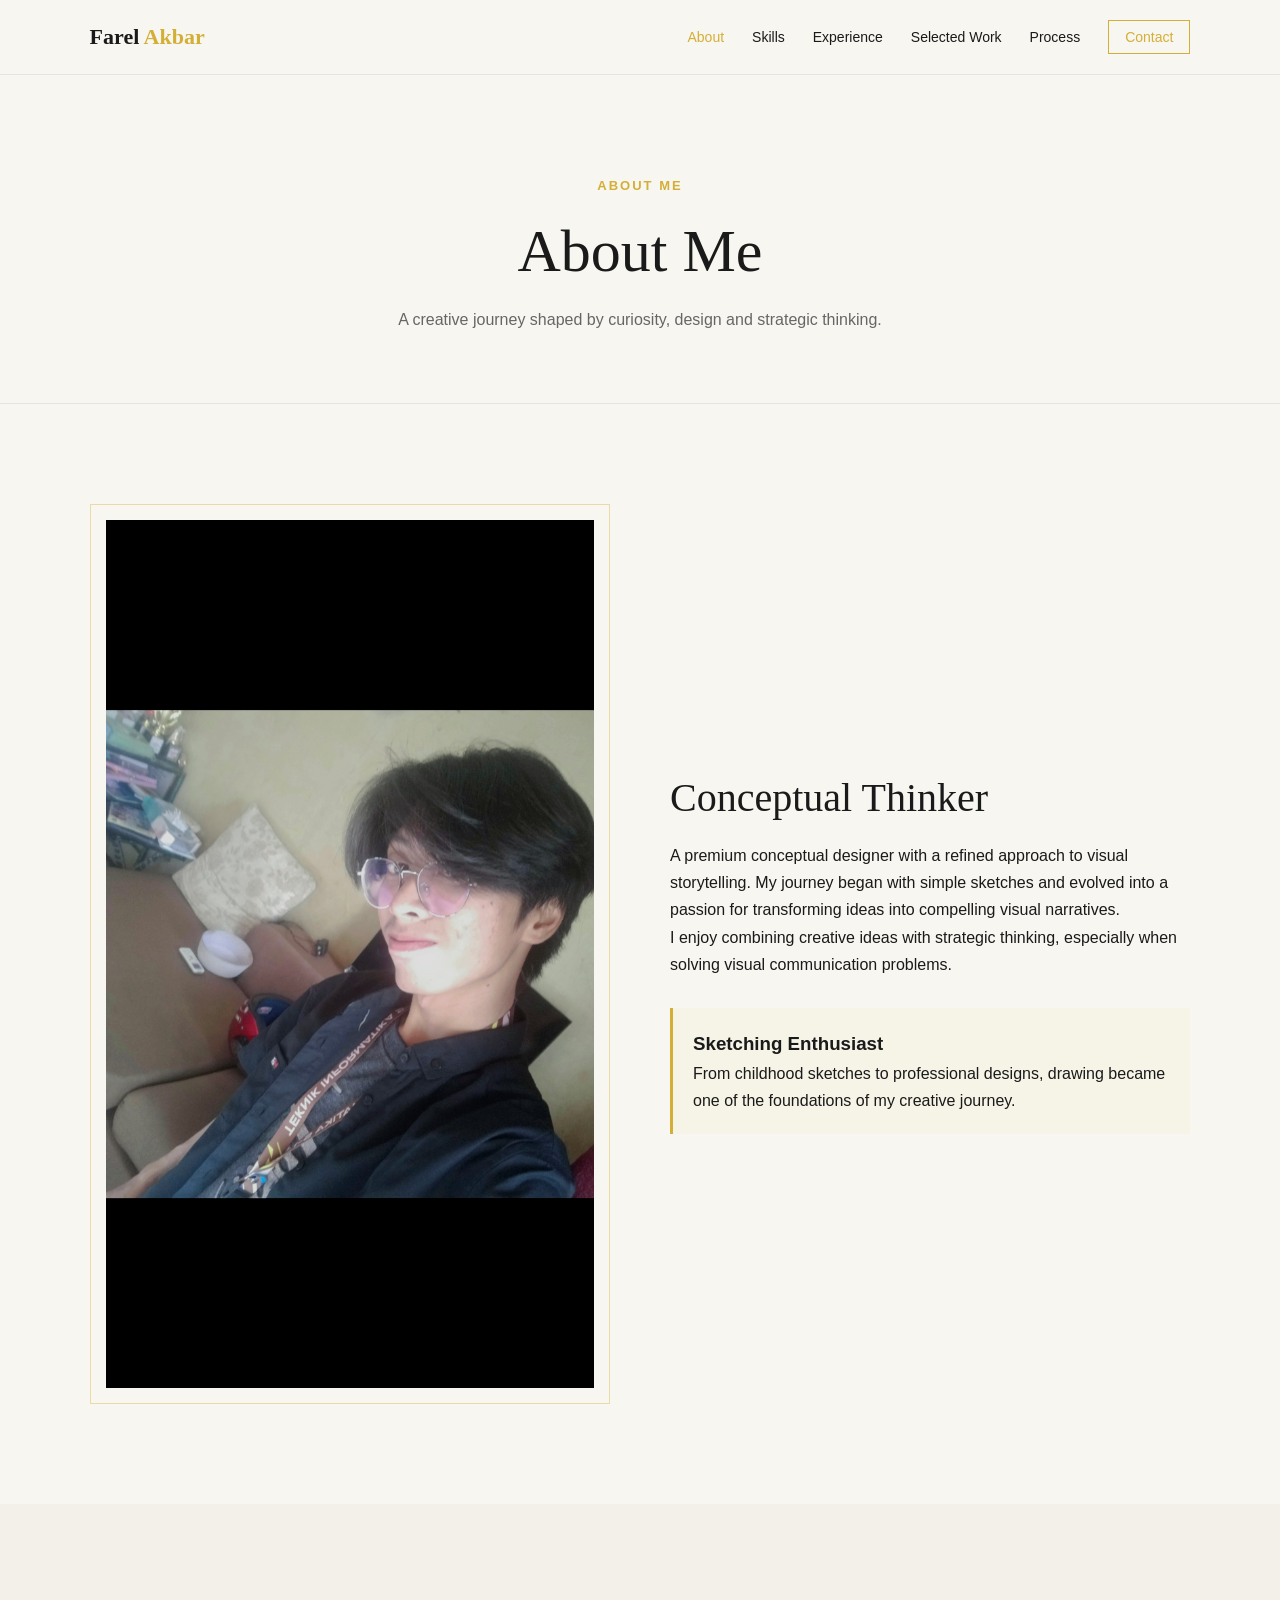
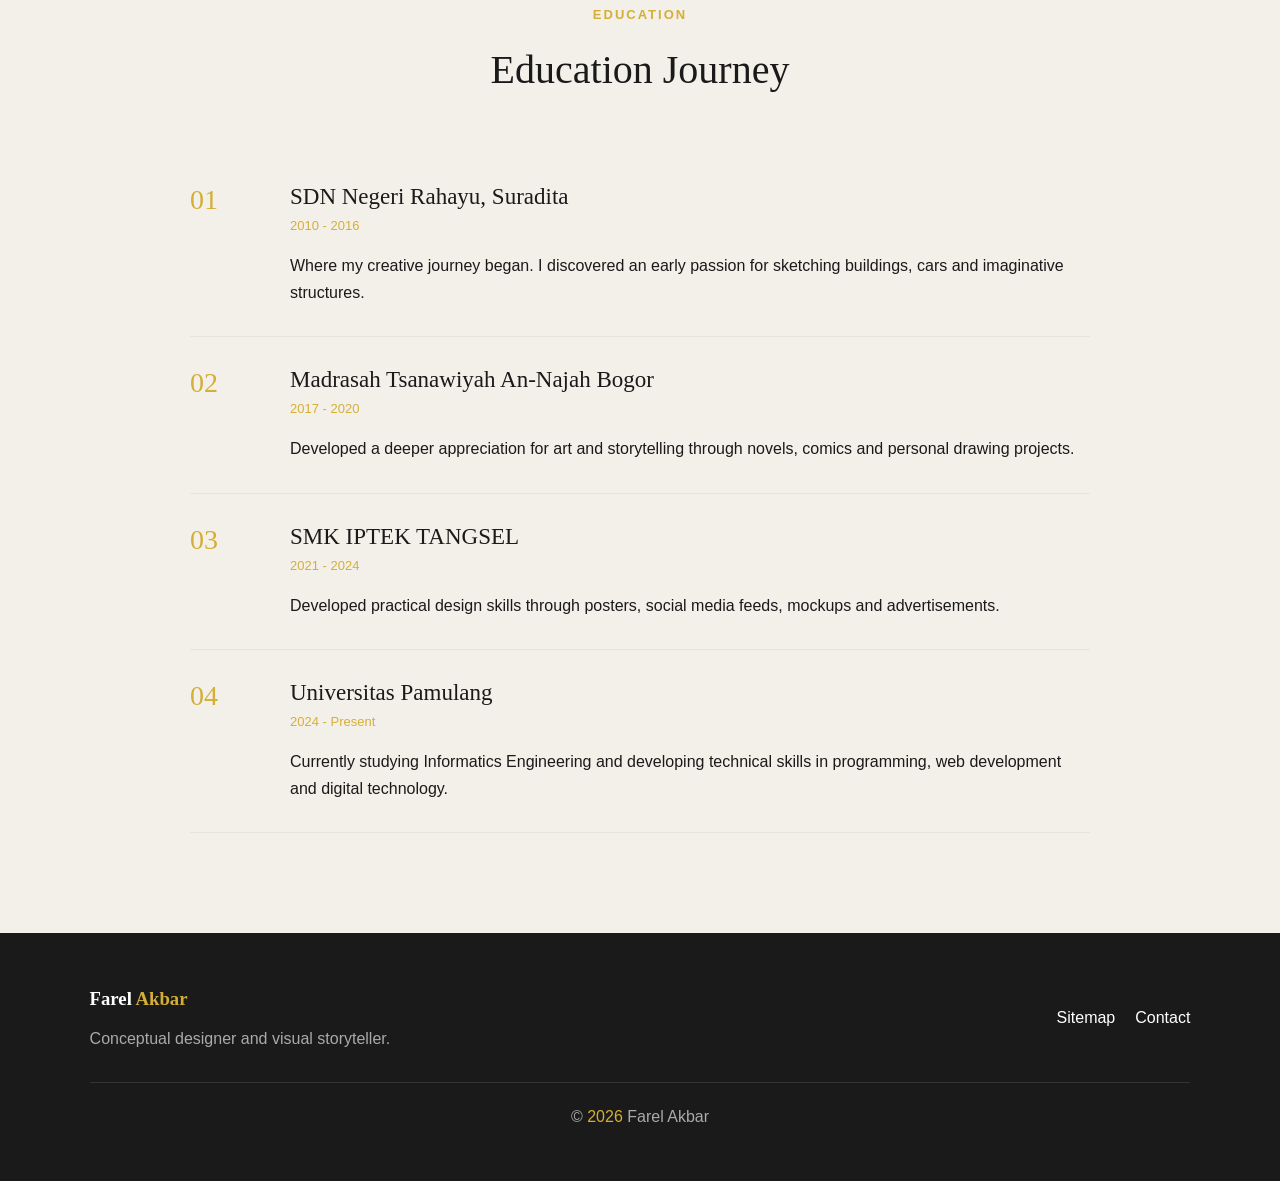
==== pages/about.html @ 05f34e48 "Add files via Upload 9/4/2026  7:55 PM Upload Project Mata Kuliah Pemrograman Website I" ====
<!DOCTYPE html>
<html lang="en">

<head>
    <meta charset="UTF-8">
    <meta name="viewport" content="width=device-width, initial-scale=1.0">

    <title>About | Farel Akbar</title>

    <link rel="stylesheet" href="../css/style.css">
</head>

<body>

   

    <header>
        <nav class="navbar">

            <a href="../index.html" class="logo">
                Farel <span>Akbar</span>
            </a>

            <button id="menuButton" class="menu-button">
                ☰
            </button>

            <ul id="navMenu" class="nav-menu">
                <li><a href="about.html" class="active">About</a></li>
                <li><a href="skills.html">Skills</a></li>
                <li><a href="experience.html">Experience</a></li>
                <li><a href="works.html">Selected Work</a></li>
                <li><a href="process.html">Process</a></li>
                <li><a href="contact.html" class="nav-contact">Contact</a></li>
            </ul>

        </nav>
    </header>


    <main>

        <section class="page-header">

            <p class="eyebrow">ABOUT ME</p>

            <h1>About Me</h1>

            <p>
                A creative journey shaped by curiosity, design and
                strategic thinking.
            </p>

        </section>


        <section class="section">

            <div class="about-grid">

                <div class="profile-image">
                    <img src="../images/profile/profil.png"
                         alt="Farel Akbar">
                </div>

                <div>

                    <h2>Conceptual Thinker</h2>

                    <p>
                        A premium conceptual designer with a refined approach
                        to visual storytelling. My journey began with simple
                        sketches and evolved into a passion for transforming
                        ideas into compelling visual narratives.
                    </p>

                    <p>
                        I enjoy combining creative ideas with strategic
                        thinking, especially when solving visual communication
                        problems.
                    </p>

                    <div class="feature-box">

                        <h3>Sketching Enthusiast</h3>

                        <p>
                            From childhood sketches to professional designs,
                            drawing became one of the foundations of my
                            creative journey.
                        </p>

                    </div>

                </div>

            </div>

        </section>


       

        <section class="section light-section">

            <div class="section-heading">

                <p class="eyebrow">EDUCATION</p>

                <h2>Education Journey</h2>

            </div>


            <div class="timeline">

                <article class="timeline-item">

                    <span class="timeline-number">01</span>

                    <div>
                        <h3>SDN Negeri Rahayu, Suradita</h3>
                        <p class="date">2010 - 2016</p>

                        <p>
                            Where my creative journey began. I discovered
                            an early passion for sketching buildings,
                            cars and imaginative structures.
                        </p>
                    </div>

                </article>


                <article class="timeline-item">

                    <span class="timeline-number">02</span>

                    <div>
                        <h3>Madrasah Tsanawiyah An-Najah Bogor</h3>
                        <p class="date">2017 - 2020</p>

                        <p>
                            Developed a deeper appreciation for art and
                            storytelling through novels, comics and
                            personal drawing projects.
                        </p>
                    </div>

                </article>


                <article class="timeline-item">

                    <span class="timeline-number">03</span>

                    <div>
                        <h3>SMK IPTEK TANGSEL</h3>
                        <p class="date">2021 - 2024</p>

                        <p>
                            Developed practical design skills through
                            posters, social media feeds, mockups and
                            advertisements.
                        </p>
                    </div>

                </article>


                <article class="timeline-item">

                    <span class="timeline-number">04</span>

                    <div>
                        <h3>Universitas Pamulang</h3>
                        <p class="date">2024 - Present</p>

                        <p>
                            Currently studying Informatics Engineering and
                            developing technical skills in programming,
                            web development and digital technology.
                        </p>
                    </div>

                </article>

            </div>

        </section>

    </main>


    <footer>

        <div>
            <h3>Farel <span>Akbar</span></h3>
            <p>Conceptual designer and visual storyteller.</p>
        </div>

        <div class="footer-links">
            <a href="sitemap.html">Sitemap</a>
            <a href="contact.html">Contact</a>
        </div>

        <p class="copyright">
            © <span class="current-year"></span> Farel Akbar
        </p>

    </footer>


    <script src="../js/script.js"></script>

</body>

</html>
---- css/style.css ----
* { margin: 0; padding: 0; box-sizing: border-box; }
:root { --gold: #d4af37; --dark-gold: #b8860b; --dark: #1a1a1a; --light: #f8f6f0; --gray: #e8e4db; --text-gray: #666; --white: #fff; }
html { scroll-behavior: smooth; }
body { font-family: Arial, Helvetica, sans-serif; background: var(--light); color: var(--dark); line-height: 1.7; }
a { color: inherit; text-decoration: none; }
img { display: block; max-width: 100%; }
ul { list-style: none; }

.navbar {
    min-height: 75px; padding: 15px 7%; display: flex; align-items: center;
    justify-content: space-between; position: sticky; top: 0; z-index: 100;
    background: var(--light); border-bottom: 1px solid var(--gray);
}
.logo { font: bold 22px Georgia, serif; }
.logo span, footer span { color: var(--gold); }
.nav-menu { display: flex; align-items: center; gap: 28px; }
.nav-menu a { font-size: 14px; transition: .3s; }
.nav-menu a:hover, .nav-menu a.active { color: var(--gold); }
.nav-contact { padding: 8px 16px; border: 1px solid var(--gold); color: var(--gold); }
.menu-button { display: none; border: 0; background: none; font-size: 25px; cursor: pointer; }

.section { padding: 100px 7%; }
.light-section { background: rgba(232, 228, 219, .35); }
.section-heading { max-width: 750px; margin: 0 auto 60px; text-align: center; }
.section-heading h2, .section h2 { margin-bottom: 20px; font: 40px Georgia, serif; line-height: 1.2; }
.section-heading p:last-child, .project-content > p:not(.project-type), .experience p, .simple-card p, .process-card p { color: var(--text-gray); }
.eyebrow, .project-type { color: var(--gold); font-size: 13px; font-weight: bold; letter-spacing: 2px; margin-bottom: 20px; }

.hero { min-height: 90vh; padding: 100px 7%; display: flex; align-items: center; }
.hero-content { max-width: 1000px; }
.hero h1 { max-width: 900px; margin-bottom: 30px; font: normal clamp(45px, 7vw, 80px)/1.1 Georgia, serif; }
.hero h1 span { color: var(--gold); }
.hero-description { max-width: 650px; margin-bottom: 35px; color: #555; font-size: 18px; }

.button-group { display: flex; flex-wrap: wrap; gap: 15px; margin-bottom: 70px; }
.button { display: inline-block; padding: 12px 22px; border: 1px solid var(--gold); font-size: 14px; cursor: pointer; transition: .3s; }
.primary-button { background: var(--gold); color: white; }
.primary-button:hover { background: var(--dark-gold); }
.secondary-button { border-color: var(--gray); }
.secondary-button:hover { color: var(--gold); border-color: var(--gold); }

.stats { display: grid; grid-template-columns: repeat(4, 1fr); gap: 30px; }
.stats div { text-align: center; }
.stats strong { color: var(--gold); font: 35px Georgia, serif; }
.stats p { color: #777; font-size: 11px; letter-spacing: 1px; }

.intro-grid, .about-grid, .experience, .contact-grid {
    max-width: 1100px; margin: auto; display: grid; grid-template-columns: 1fr 1fr; gap: 60px; align-items: center;
}
.profile-image { padding: 15px; border: 1px solid rgba(212, 175, 55, .4); }
.profile-image img { width: 100%; }
.text-link { display: inline-block; margin-top: 20px; color: var(--gold); font-weight: bold; }
.feature-box, .opportunities { margin-top: 30px; padding: 20px; border-left: 3px solid var(--gold); background: rgba(212, 175, 55, .05); }

.page-header { padding: 100px 7% 70px; text-align: center; border-bottom: 1px solid var(--gray); }
.page-header h1 { margin-bottom: 20px; font: normal 60px Georgia, serif; }
.page-header > p:last-child { color: var(--text-gray); }

.timeline { max-width: 900px; margin: auto; }
.timeline-item { display: grid; grid-template-columns: 70px 1fr; gap: 30px; padding: 30px 0; border-bottom: 1px solid var(--gray); }
.timeline-number { color: var(--gold); font: 28px Georgia, serif; }
.timeline-item h3 { margin-bottom: 5px; font: 23px Georgia, serif; }
.date { margin-bottom: 15px; color: var(--gold); font-size: 13px; }

.skills-list { max-width: 900px; margin: auto; }
.skill { margin-bottom: 35px; }
.skill-title { display: flex; justify-content: space-between; margin-bottom: 10px; }
.skill-title span { color: var(--gold); }
.skill-bar { height: 7px; overflow: hidden; background: var(--gray); }
.skill-progress { height: 100%; background: var(--gold); }
.skill > p { margin-top: 8px; color: #777; font-size: 13px; }

.card-grid { max-width: 1000px; margin: auto; display: grid; grid-template-columns: repeat(2, 1fr); gap: 20px; }
.simple-card, .process-card { padding: 30px; background: white; border: 1px solid var(--gray); transition: .3s; }
.simple-card:hover, .process-card:hover, .project-card:hover { transform: translateY(-5px); border-color: var(--gold); }
.simple-card h3 { margin-bottom: 10px; }

.tools { max-width: 900px; margin: auto; display: flex; flex-wrap: wrap; justify-content: center; gap: 15px; }
.tool { padding: 15px 25px; color: var(--gold); border: 1px solid var(--gold); }

.gallery { display: grid; grid-template-columns: repeat(2, 1fr); gap: 10px; }
.gallery img { width: 100%; height: 220px; object-fit: cover; background: var(--gray); }
.gallery img:first-child { grid-column: span 2; height: 300px; }
.experience h2 { margin-bottom: 5px; }
.experience h3 { margin-bottom: 20px; color: var(--gold); }
.check-list { padding-left: 20px; margin-top: 15px; list-style: disc; }
.check-list li { margin-bottom: 10px; }

.project-grid { max-width: 1150px; margin: auto; display: grid; grid-template-columns: repeat(2, 1fr); gap: 30px; }
.project-card { overflow: hidden; background: white; border: 1px solid var(--gray); transition: .3s; }
.project-card > img { width: 100%; height: 400px; padding: 30px; object-fit: contain; background: #f5f3ed; }
.project-content { padding: 30px; }
.project-content h2, .project-content h3 { margin-bottom: 15px; font-family: Georgia, serif; }
.tags { display: flex; flex-wrap: wrap; gap: 8px; margin-top: 20px; }
.tags span { padding: 5px 10px; background: var(--gray); font-size: 11px; }
.project-details { margin-top: 25px; padding-top: 20px; border-top: 1px solid var(--gray); font-size: 14px; }
.novel-box { max-width: 800px; margin: auto; padding: 50px; background: white; border-left: 4px solid var(--gold); }

.process-grid { max-width: 1100px; margin: auto; display: grid; grid-template-columns: repeat(4, 1fr); gap: 20px; }
.process-card { text-align: center; }
.process-card span { color: var(--gold); font: 35px Georgia, serif; }
.process-card h2 { margin-top: 15px; font-size: 25px !important; }
.quote-box { max-width: 800px; margin: auto; text-align: center; }
.quote-box blockquote { margin: 30px 0; font: italic 25px Georgia, serif; }

.contact-list { margin-top: 30px; }
.contact-list a { display: block; padding: 20px 0; border-bottom: 1px solid var(--gray); }
.contact-list strong, .contact-list span { display: block; }
.contact-list span { color: var(--gold); }
.form-box { padding: 35px; background: white; border: 1px solid var(--gray); }
.form-box h2 { font-size: 30px !important; }
form label { display: block; margin: 20px 0 7px; font-weight: bold; }
form input, form select, form textarea { width: 100%; padding: 12px; border: 1px solid var(--gray); background: white; font: 15px Arial, sans-serif; }
form input:focus, form select:focus, form textarea:focus { outline: none; border-color: var(--gold); }
form button { margin-top: 25px; }
.form-message { margin-top: 15px; color: var(--gold); }

.sitemap { max-width: 800px; margin: auto; }
.sitemap a { display: block; padding: 20px; margin-bottom: 10px; background: white; border: 1px solid var(--gray); transition: .3s; }
.sitemap a:hover { transform: translateX(5px); border-color: var(--gold); }
.sitemap strong, .sitemap span { display: block; }
.sitemap span { color: #777; font-size: 14px; }

footer { display: flex; flex-wrap: wrap; align-items: center; justify-content: space-between; gap: 30px; padding: 50px 7%; background: var(--dark); color: white; }
footer h3 { margin-bottom: 10px; font-family: Georgia, serif; }
footer p { color: #aaa; }
.footer-links { display: flex; gap: 20px; }
.footer-links a:hover { color: var(--gold); }
.copyright { width: 100%; padding-top: 20px; text-align: center; border-top: 1px solid #333; font-size: 16px; }

@media (max-width: 800px) {
    .menu-button { display: block; }
    .nav-menu { display: none; position: absolute; top: 75px; left: 0; width: 100%; flex-direction: column; align-items: stretch; gap: 0; background: var(--light); border-bottom: 1px solid var(--gray); }
    .nav-menu.show { display: flex; }
    .nav-menu li { border-bottom: 1px solid var(--gray); }
    .nav-menu a { display: block; padding: 15px 7%; }
    .nav-contact { border: 0; }
    .stats { grid-template-columns: repeat(2, 1fr); }
    .intro-grid, .about-grid, .experience, .contact-grid { grid-template-columns: 1fr; }
    .project-grid { grid-template-columns: 1fr; }
    .process-grid { grid-template-columns: repeat(2, 1fr); }
    .page-header h1 { font-size: 45px; }
    .section { padding: 70px 7%; }
}

@media (max-width: 500px) {
    .hero { padding: 70px 7%; }
    .hero h1 { font-size: 42px; }
    .card-grid, .process-grid { grid-template-columns: 1fr; }
    .gallery { grid-template-columns: 1fr; }
    .gallery img:first-child { grid-column: auto; }
    .novel-box { padding: 30px; }
    footer { justify-content: center; text-align: center; }
}
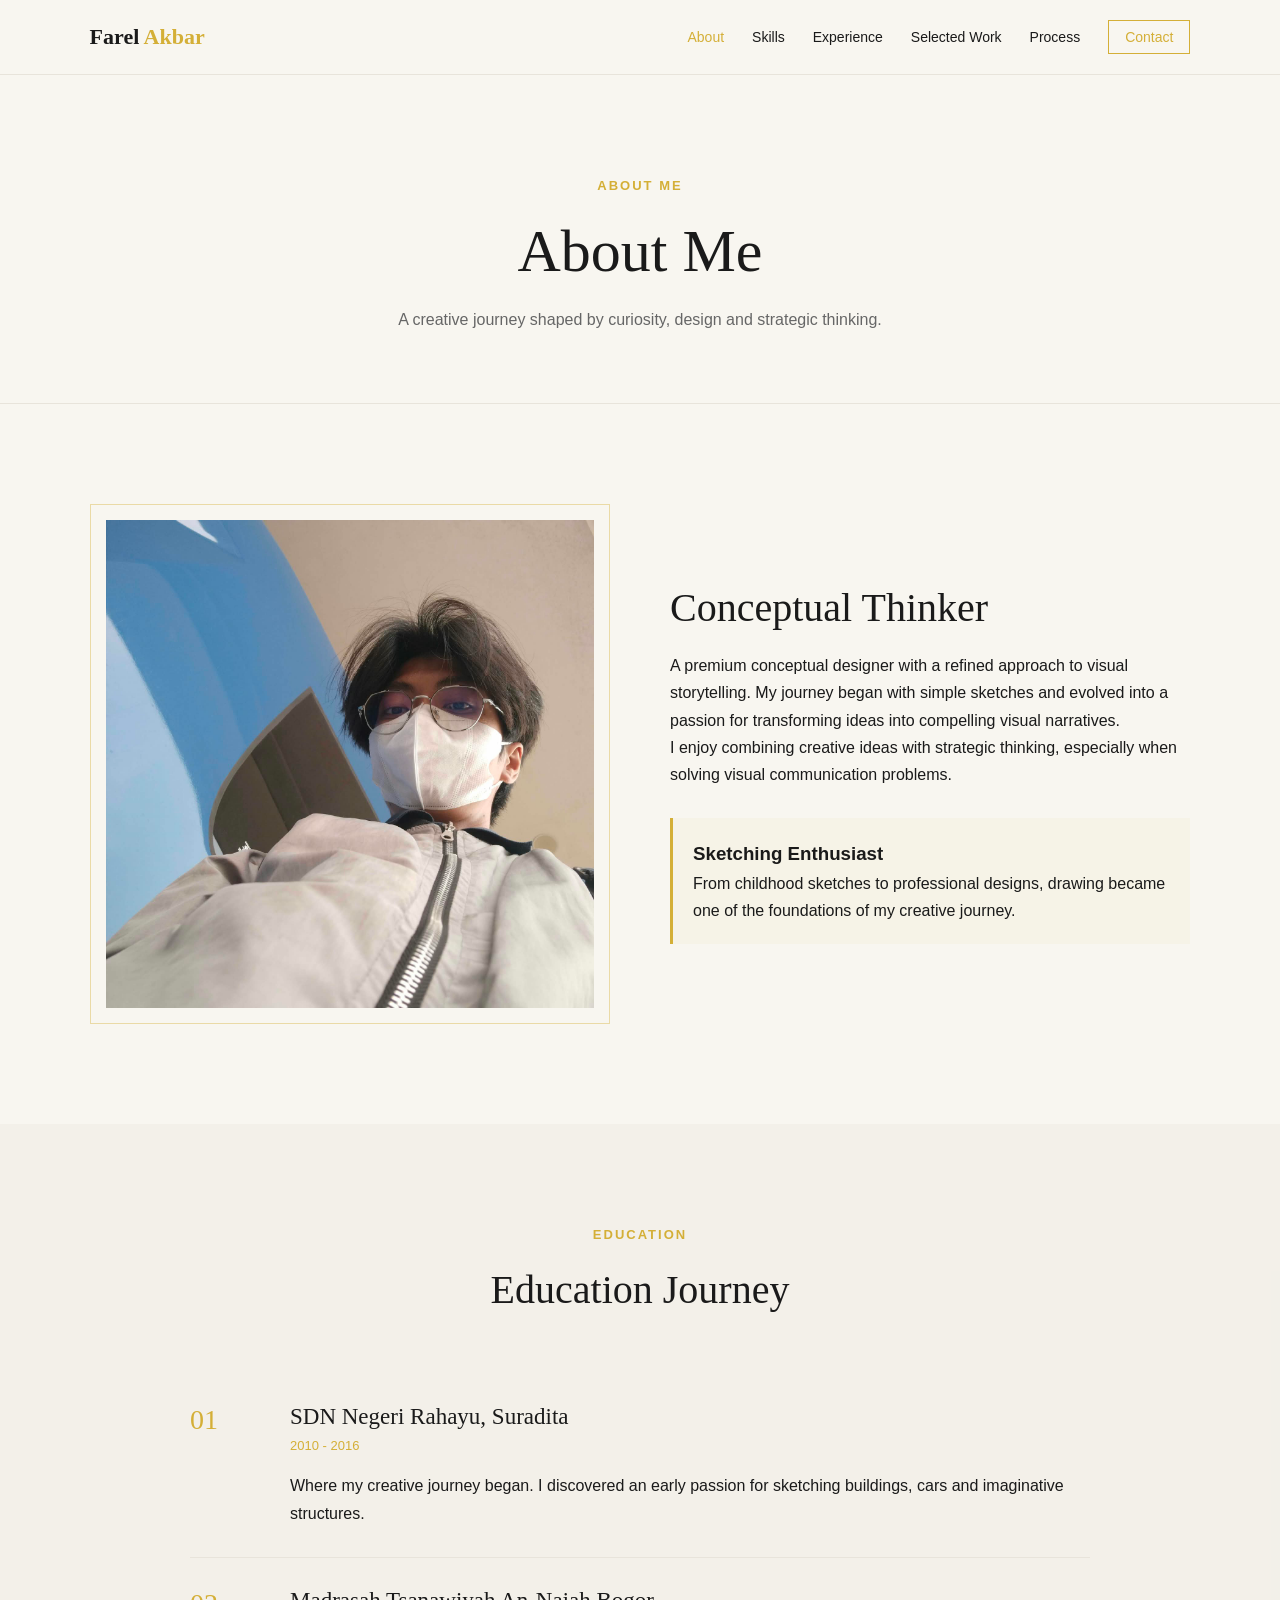
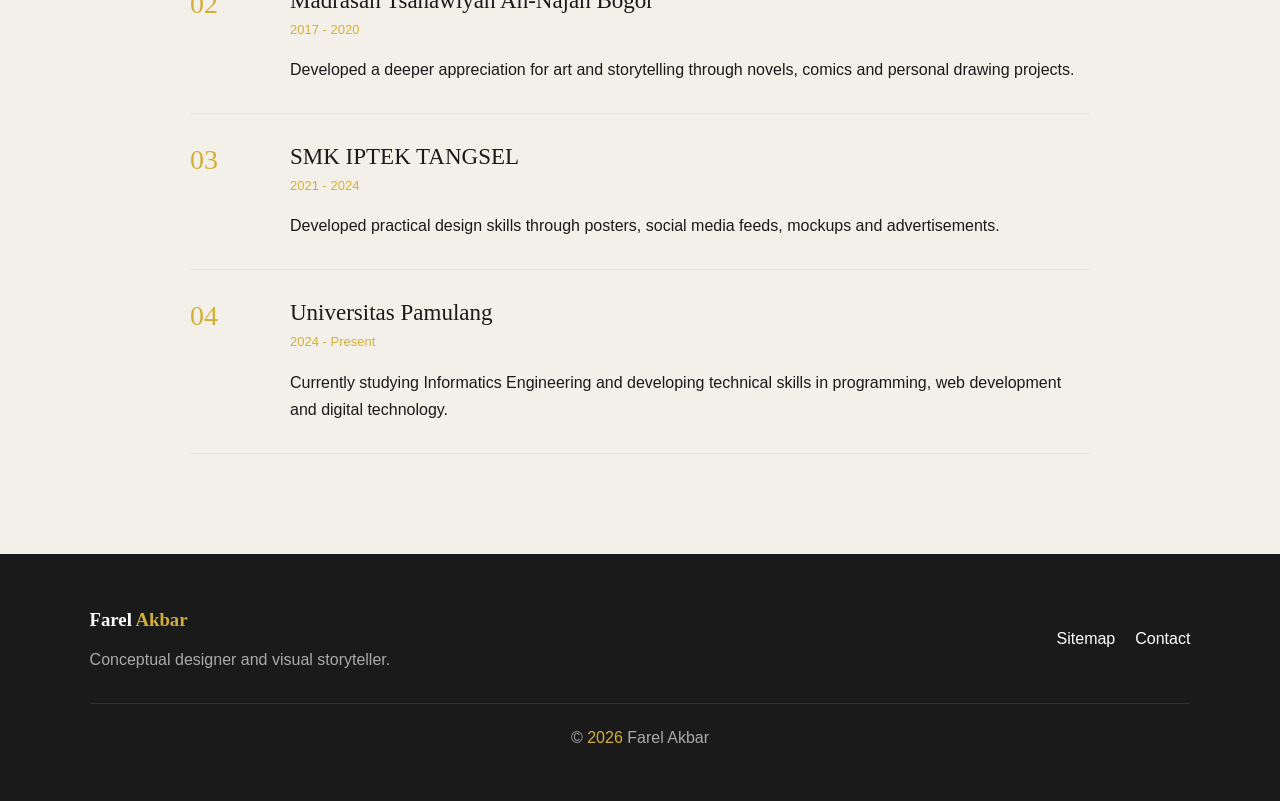
==== commit b75444c2: "Update about.html" ====
--- a/pages/about.html
+++ b/pages/about.html
@@ -59,7 +59,7 @@
             <div class="about-grid">
 
                 <div class="profile-image">
-                    <img src="../images/profile/profil.png"
+                    <img src="../images/profile/profil.jpeg"
                          alt="Farel Akbar">
                 </div>
 
@@ -215,4 +215,4 @@
 
 </body>
 
-</html>+</html>
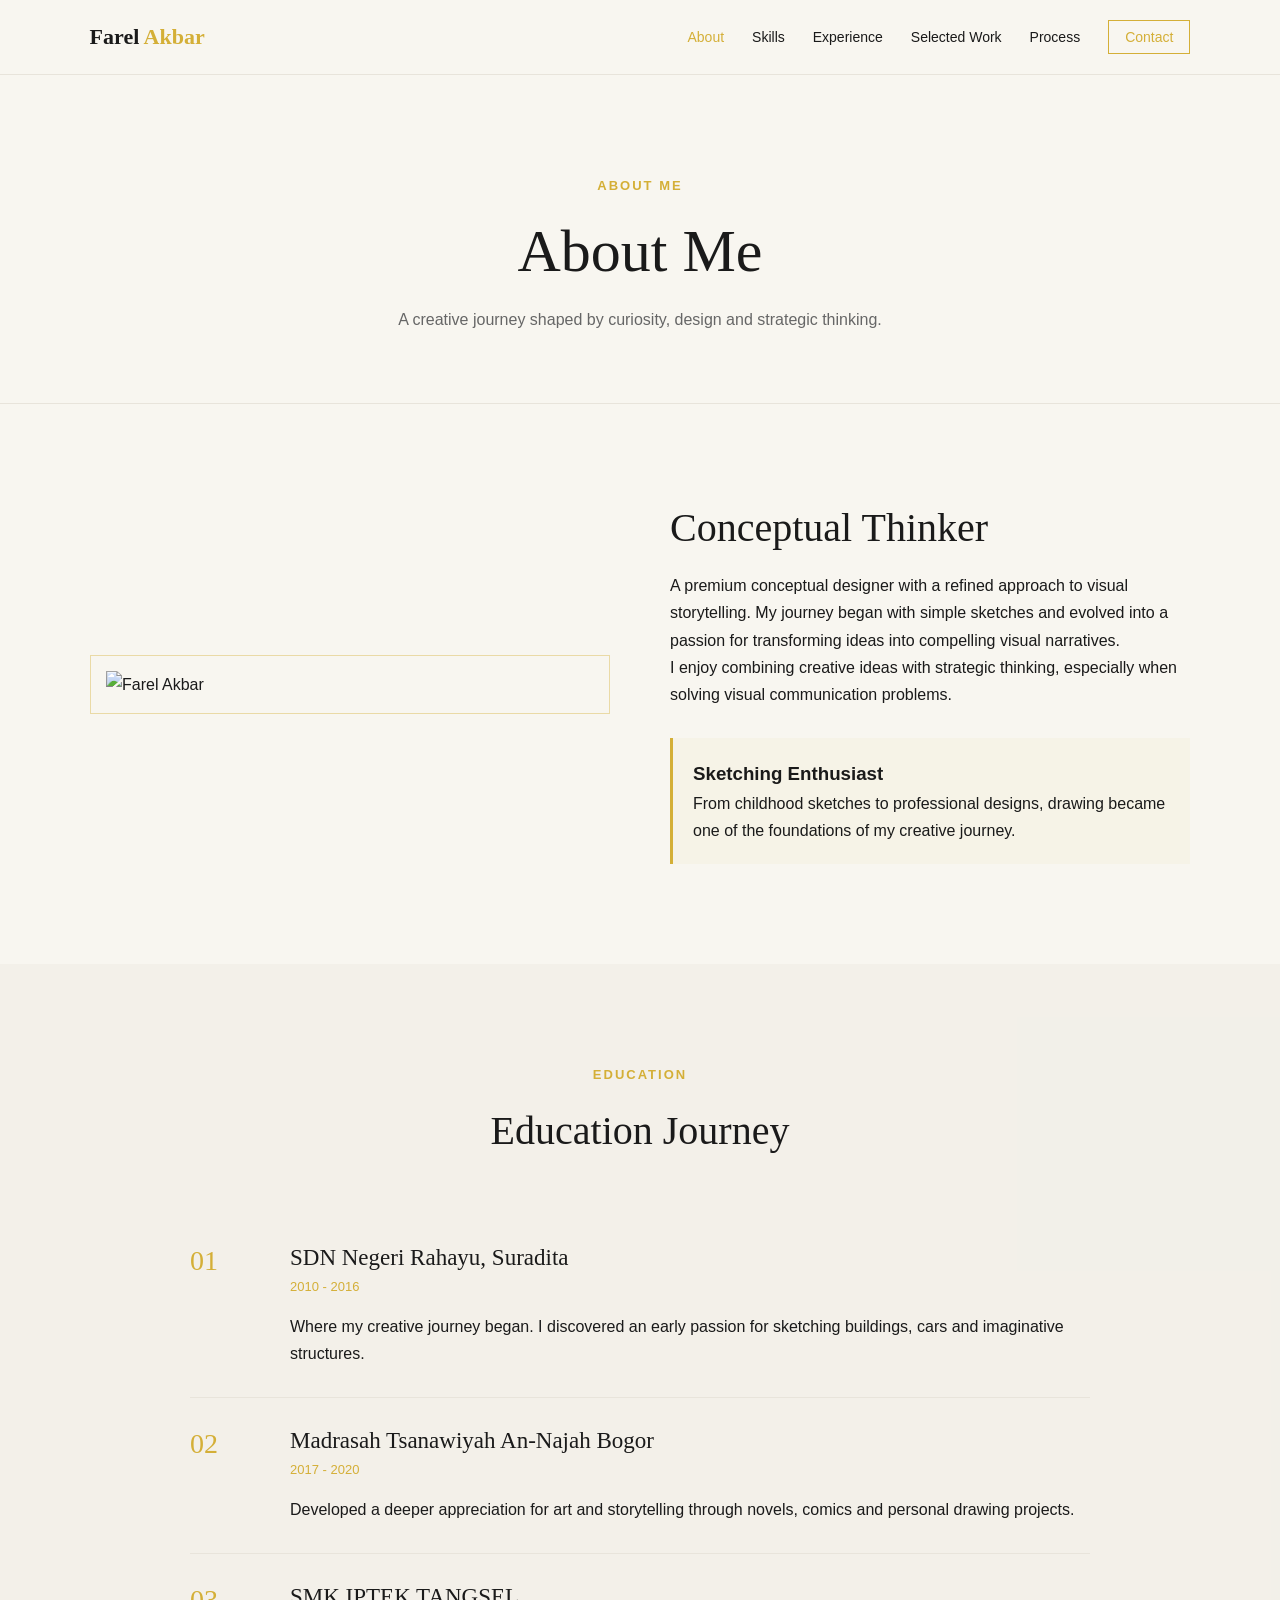
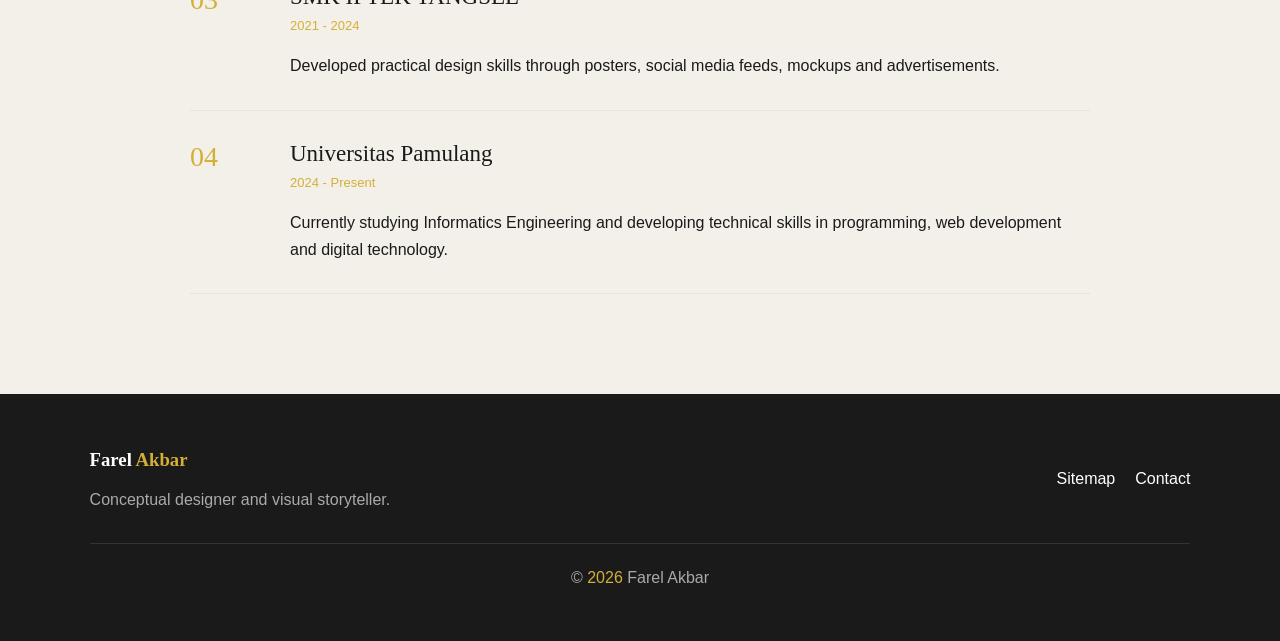
==== commit a1bb7896: "Update about.html" ====
--- a/pages/about.html
+++ b/pages/about.html
@@ -59,7 +59,7 @@
             <div class="about-grid">
 
                 <div class="profile-image">
-                    <img src="../images/profile/profil.jpeg"
+                    <img src="../images/profile/profil1.jpeg"
                          alt="Farel Akbar">
                 </div>
 
